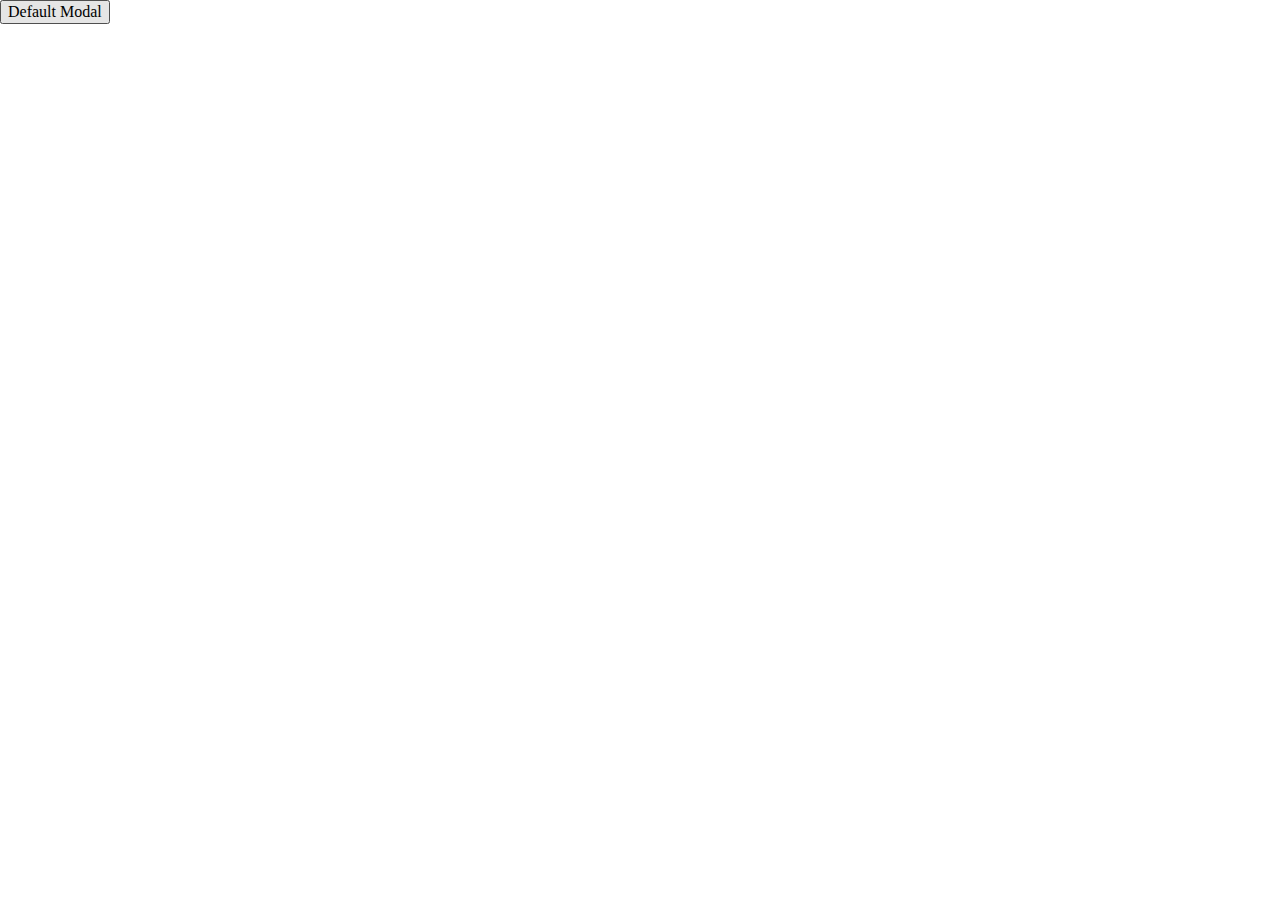
==== index.html @ ba41f129 "Core + Normalize" ====
<!doctype html>
<html lang="en-US">
<head>
  <meta charset="utf-8">
  <meta http-equiv="X-UA-Compatible" content="IE=Edge">
  <meta name="viewport" content="width=device-width, initial-scale=1">
  <meta name="robots" content="index, follow">
  <meta name="description" content="Jacob Broadaway's Online Portfolio (Website)">
  <meta name="author" content="Jacob Broadaway">
  <title>Jacob Broadaway UI / UX / Frontend Developer</title>
  <link rel="stylesheet" type="text/css" href="css/portfolio.css" media="all" />
</head>
<body>

  <div data-page-container>

    <button class="" data-dialog-trigger="default">
      Default Modal
    </button>

  </div>

  <div class="modal" data-dialog="default" aria-hidden="true" aria-label="" role="dialog">
    <button class="modal-close" data-dialog-close>
      <span class="srt">Close modal</span>
    </button>
    <p class="modal-content">
      Modal Content
    </p>
  </div>

  <!-- js -->
  <script type="text/javascript" src="js/portfolio.js" /></script>

</body>
</html>
---- css/portfolio.css ----
/*! normalize.css v8.0.0 | MIT License | github.com/necolas/normalize.css */html{line-height:1.15;-webkit-text-size-adjust:100%}body{margin:0}h1{font-size:2em;margin:0.67em 0}hr{box-sizing:content-box;height:0;overflow:visible}pre{font-family:monospace, monospace;font-size:1em}a{background-color:transparent}abbr[title]{border-bottom:none;text-decoration:underline;text-decoration:underline dotted}b,strong{font-weight:bolder}code,kbd,samp{font-family:monospace, monospace;font-size:1em}small{font-size:80%}sub,sup{font-size:75%;line-height:0;position:relative;vertical-align:baseline}sub{bottom:-0.25em}sup{top:-0.5em}img{border-style:none;height:auto;max-width:100%}button,input,optgroup,select,textarea{font-family:inherit;font-size:100%;line-height:1.15;margin:0}button,input{overflow:visible}button,select{text-transform:none}button,[type="button"],[type="reset"],[type="submit"]{-webkit-appearance:button}button::-moz-focus-inner,[type="button"]::-moz-focus-inner,[type="reset"]::-moz-focus-inner,[type="submit"]::-moz-focus-inner{border-style:none;padding:0}button:-moz-focusring,[type="button"]:-moz-focusring,[type="reset"]:-moz-focusring,[type="submit"]:-moz-focusring{outline:1px dotted ButtonText}fieldset{padding:0.35em 0.75em 0.625em}legend{box-sizing:border-box;color:inherit;display:table;max-width:100%;padding:0;white-space:normal}progress{vertical-align:baseline}textarea{overflow:auto}[type="checkbox"],[type="radio"]{box-sizing:border-box;padding:0}[type="number"]::-webkit-inner-spin-button,[type="number"]::-webkit-outer-spin-button{height:auto}[type="search"]{-webkit-appearance:textfield;outline-offset:-2px}[type="search"]::-webkit-search-decoration{-webkit-appearance:none}::-webkit-file-upload-button{-webkit-appearance:button;font:inherit}details{display:block}summary{display:list-item}template{display:none}[hidden]{display:none}.modal{padding:1rem 2rem;min-width:18.75rem;max-width:50vw;position:fixed;top:50%;left:50%;z-index:10;transform:translate(-50%, -50%);box-shadow:0px 1px 3px rgba(0,0,0,0.24)}[data-dialog][aria-hidden="true"]{display:none}
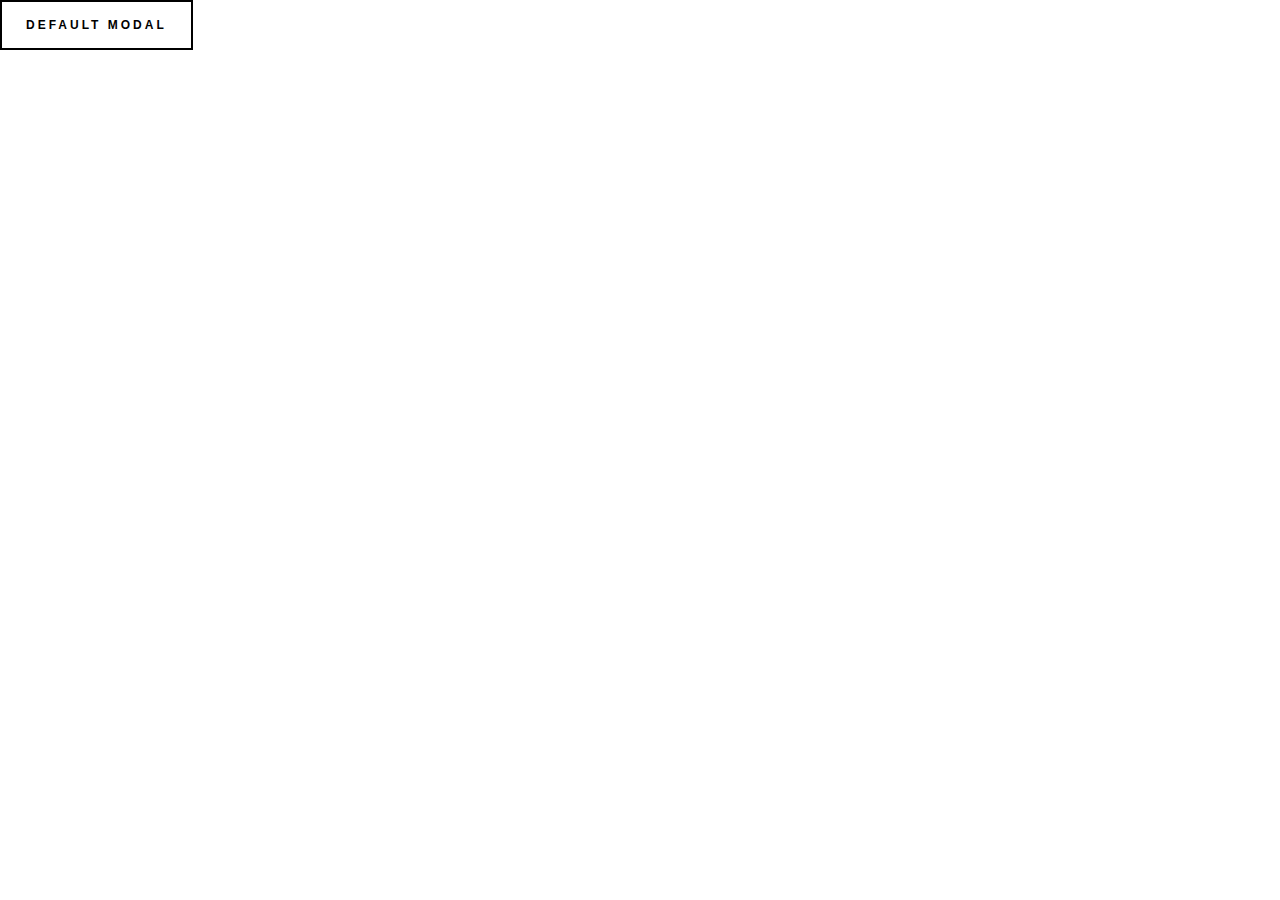
==== commit 9f756144: "Core + Reset" ====
--- a/index.html
+++ b/index.html
@@ -14,14 +14,14 @@
 
   <div data-page-container>
 
-    <button class="" data-dialog-trigger="default">
+    <button class="btn-primary" data-dialog-trigger="default">
       Default Modal
     </button>
 
   </div>
 
   <div class="modal" data-dialog="default" aria-hidden="true" aria-label="" role="dialog">
-    <button class="modal-close" data-dialog-close>
+    <button class="btn-icon" data-dialog-close>
       <span class="srt">Close modal</span>
     </button>
     <p class="modal-content">
@@ -32,5 +32,8 @@
   <!-- js -->
   <script type="text/javascript" src="js/portfolio.js" /></script>
 
+  <!-- google fonts -->
+  <link href="https://fonts.googleapis.com/css?family=Roboto:400,900" rel="stylesheet">
+
 </body>
 </html>
--- a/css/portfolio.css
+++ b/css/portfolio.css
@@ -1 +1 @@
-/*! normalize.css v8.0.0 | MIT License | github.com/necolas/normalize.css */html{line-height:1.15;-webkit-text-size-adjust:100%}body{margin:0}h1{font-size:2em;margin:0.67em 0}hr{box-sizing:content-box;height:0;overflow:visible}pre{font-family:monospace, monospace;font-size:1em}a{background-color:transparent}abbr[title]{border-bottom:none;text-decoration:underline;text-decoration:underline dotted}b,strong{font-weight:bolder}code,kbd,samp{font-family:monospace, monospace;font-size:1em}small{font-size:80%}sub,sup{font-size:75%;line-height:0;position:relative;vertical-align:baseline}sub{bottom:-0.25em}sup{top:-0.5em}img{border-style:none;height:auto;max-width:100%}button,input,optgroup,select,textarea{font-family:inherit;font-size:100%;line-height:1.15;margin:0}button,input{overflow:visible}button,select{text-transform:none}button,[type="button"],[type="reset"],[type="submit"]{-webkit-appearance:button}button::-moz-focus-inner,[type="button"]::-moz-focus-inner,[type="reset"]::-moz-focus-inner,[type="submit"]::-moz-focus-inner{border-style:none;padding:0}button:-moz-focusring,[type="button"]:-moz-focusring,[type="reset"]:-moz-focusring,[type="submit"]:-moz-focusring{outline:1px dotted ButtonText}fieldset{padding:0.35em 0.75em 0.625em}legend{box-sizing:border-box;color:inherit;display:table;max-width:100%;padding:0;white-space:normal}progress{vertical-align:baseline}textarea{overflow:auto}[type="checkbox"],[type="radio"]{box-sizing:border-box;padding:0}[type="number"]::-webkit-inner-spin-button,[type="number"]::-webkit-outer-spin-button{height:auto}[type="search"]{-webkit-appearance:textfield;outline-offset:-2px}[type="search"]::-webkit-search-decoration{-webkit-appearance:none}::-webkit-file-upload-button{-webkit-appearance:button;font:inherit}details{display:block}summary{display:list-item}template{display:none}[hidden]{display:none}.modal{padding:1rem 2rem;min-width:18.75rem;max-width:50vw;position:fixed;top:50%;left:50%;z-index:10;transform:translate(-50%, -50%);box-shadow:0px 1px 3px rgba(0,0,0,0.24)}[data-dialog][aria-hidden="true"]{display:none}
+@font-face{font-family:'anuratiregular';src:url("fonts/anurati-regular-webfont.woff2") format("woff2"),url("fonts/anurati-regular-webfont.woff") format("woff");font-weight:normal;font-style:normal}*{box-sizing:border-box;margin:0;padding:0}html{line-height:1.5}body{overflow-x:hidden;position:relative}button{-webkit-appearance:none;appearance:none}[class*="btn-"]{background:transparent;border-radius:0;font-size:.75rem;font-weight:700;text-transform:uppercase}[class*="btn-"][class*="primary"]{border:solid .125rem;padding:1rem 1.5rem;letter-spacing:.1875rem}[class*="btn-"][class*="icon"]{border:0;padding:1rem}body{font-family:"Roboto",sans-serif;letter-spacing:1px}.srt{clip:rect(1px, 1px, 1px, 1px);height:1px;width:1px;overflow:hidden;position:absolute}.modal{backface-visibility:hidden;padding:1rem 2rem;min-width:18.75rem;max-width:50vw;position:fixed;top:50%;left:50%;z-index:10;transform:translate(-50%, -50%);box-shadow:0px 1px 3px rgba(0,0,0,0.24)}[data-dialog][aria-hidden="true"]{display:none}
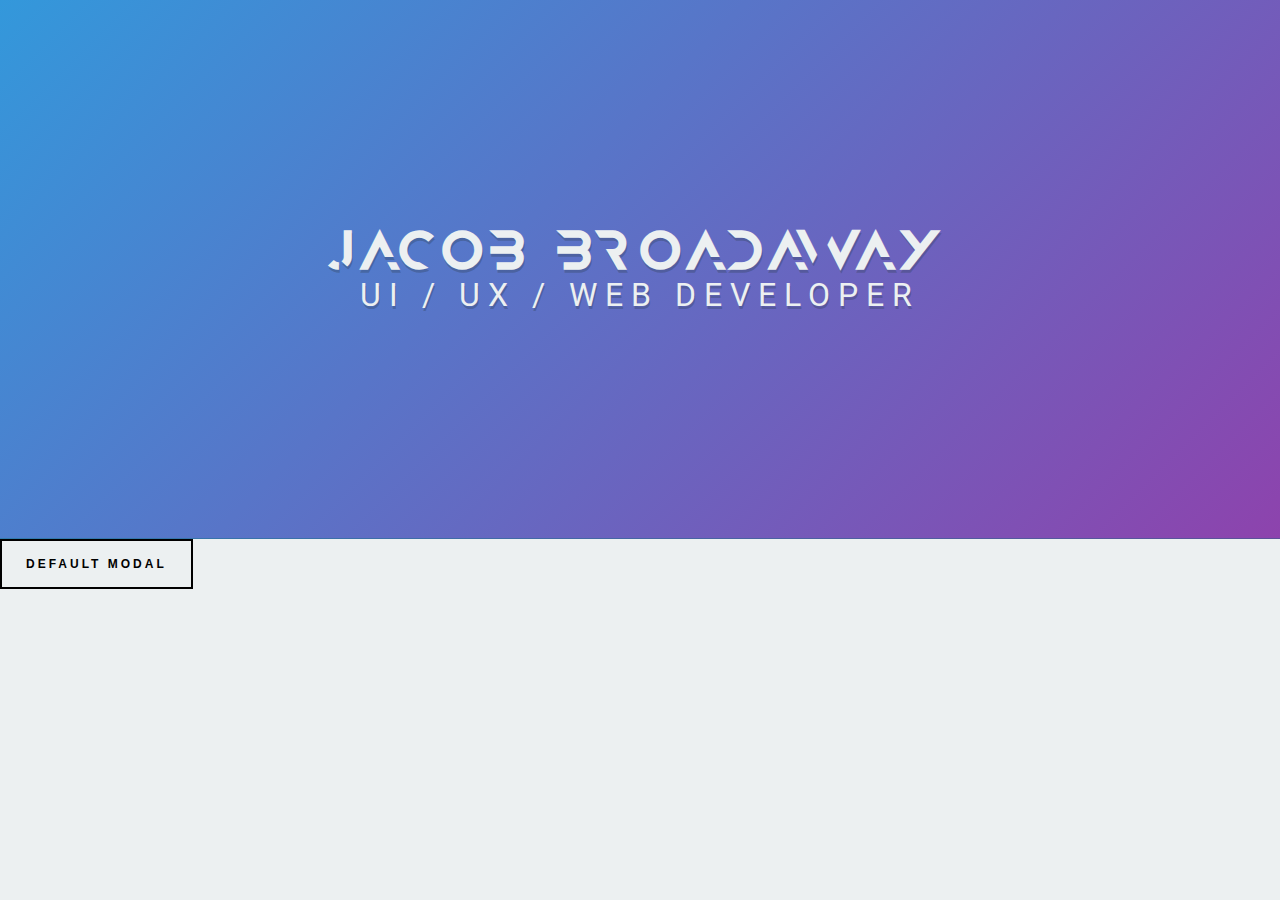
==== commit 6955b46d: "Core + Mixins" ====
--- a/index.html
+++ b/index.html
@@ -13,6 +13,13 @@
 <body>
 
   <div data-page-container>
+
+    <section class="section section-hero" role="region">
+
+      <h1 class="hero-primary">Jacob Broadaway</h1>
+      <h2 class="hero-secondary">UI / UX / WEB DEVELOPER</h2>
+
+    </section>
 
     <button class="btn-primary" data-dialog-trigger="default">
       Default Modal
--- a/css/portfolio.css
+++ b/css/portfolio.css
@@ -1 +1 @@
-@font-face{font-family:'anuratiregular';src:url("fonts/anurati-regular-webfont.woff2") format("woff2"),url("fonts/anurati-regular-webfont.woff") format("woff");font-weight:normal;font-style:normal}*{box-sizing:border-box;margin:0;padding:0}html{line-height:1.5}body{overflow-x:hidden;position:relative}button{-webkit-appearance:none;appearance:none}[class*="btn-"]{background:transparent;border-radius:0;font-size:.75rem;font-weight:700;text-transform:uppercase}[class*="btn-"][class*="primary"]{border:solid .125rem;padding:1rem 1.5rem;letter-spacing:.1875rem}[class*="btn-"][class*="icon"]{border:0;padding:1rem}body{font-family:"Roboto",sans-serif;letter-spacing:1px}.srt{clip:rect(1px, 1px, 1px, 1px);height:1px;width:1px;overflow:hidden;position:absolute}.modal{backface-visibility:hidden;padding:1rem 2rem;min-width:18.75rem;max-width:50vw;position:fixed;top:50%;left:50%;z-index:10;transform:translate(-50%, -50%);box-shadow:0px 1px 3px rgba(0,0,0,0.24)}[data-dialog][aria-hidden="true"]{display:none}
+@font-face{font-family:'anuratiregular';src:url("../fonts/anurati-regular-webfont.woff2") format("woff2"),url("../fonts/anurati-regular-webfont.woff") format("woff");font-weight:normal;font-style:normal}*{box-sizing:border-box;margin:0;padding:0}html{line-height:1.5}body{background:#ecf0f1;color:#2c3e50;overflow-x:hidden;position:relative}button{-webkit-appearance:none;appearance:none}[class*="btn-"]{background:transparent;border-radius:0;font-size:.75rem;font-weight:700;text-transform:uppercase}[class*="btn-"][class*="primary"]{border:solid .125rem;padding:1rem 1.5rem;letter-spacing:.1875rem}[class*="btn-"][class*="icon"]{border:0;padding:1rem}body{font-family:"Roboto",sans-serif;letter-spacing:1px}h1,h2,h3,h4{margin:0;line-height:1.1}@media only screen and (max-width: 767px){h1,h2,h3,h4{line-height:1.5}}.srt{clip:rect(1px, 1px, 1px, 1px);height:1px;width:1px;overflow:hidden;position:absolute}[class*="hero-"]{text-transform:uppercase}[class*="hero-"][class*="primary"]{font-family:"anuratiregular",sans-serif;font-size:3rem;letter-spacing:.5rem}@media only screen and (max-width: 767px){[class*="hero-"][class*="primary"]{font-size:2rem}}[class*="hero-"][class*="secondary"]{font-size:2rem;font-weight:400;letter-spacing:.5rem}@media only screen and (max-width: 767px){[class*="hero-"][class*="secondary"]{font-size:1.5rem}}.modal{background:#ecf0f1;backface-visibility:hidden;padding:1rem 2rem;min-width:18.75rem;max-width:50vw;position:fixed;top:50%;left:50%;z-index:10;transform:translate(-50%, -50%);box-shadow:0 .1875rem .3125rem rgba(44,62,80,0.32)}[data-dialog][aria-hidden="true"]{display:none}.sections{padding:2rem 0;position:relative;z-index:1}.section-hero{background:linear-gradient(135deg, #3398db 0%, #8d43ad 100%);border-bottom:solid 1px rgba(44,62,80,0.32);color:#ecf0f1;padding:25vh 0;text-align:center;text-shadow:1px .1875rem rgba(44,62,80,0.32)}
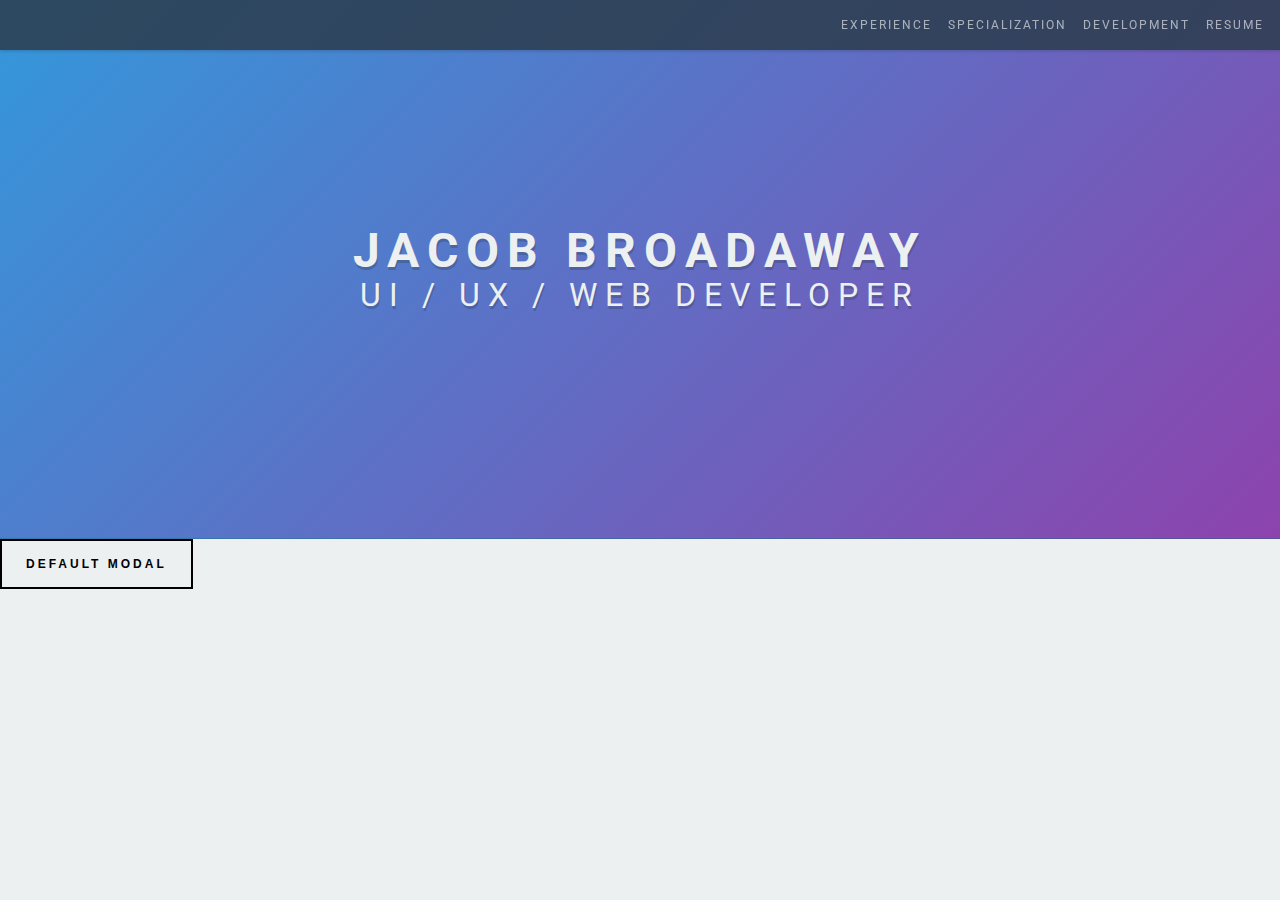
==== commit 1940a121: "Placeholders, menu, mobile menu and AA checkup" ====
--- a/index.html
+++ b/index.html
@@ -13,6 +13,39 @@
 <body>
 
   <div data-page-container>
+
+    <header class="header-container" role="banner">
+
+      <nav class="navigation-container" role="navigation">
+
+        <a href="#" class="navigation-mobile nav-link" data-menu-trigger="main" aria-haspopup="true" aria-controls="nav" aria-expanded="false">
+          <span class="" aria-hidden="true"></span>
+          Menu
+        </a>
+
+        <ul id="nav" class="navigation" data-menu="main" role="menu">
+
+          <li class="nav-item" role="none">
+            <a href="#" class="nav-link">Experience</a>
+          </li>
+
+          <li class="nav-item" role="none">
+            <a href="#" class="nav-link">Specialization</a>
+          </li>
+
+          <li class="nav-item" role="none">
+            <a href="#" class="nav-link">Development</a>
+          </li>
+
+          <li class="nav-item" role="none">
+            <a href="#" class="nav-link">Resume</a>
+          </li>
+
+        </ul>
+
+      </nav>
+
+    </header>
 
     <section class="section section-hero" role="region">
 
--- a/css/portfolio.css
+++ b/css/portfolio.css
@@ -1 +1 @@
-@font-face{font-family:'anuratiregular';src:url("../fonts/anurati-regular-webfont.woff2") format("woff2"),url("../fonts/anurati-regular-webfont.woff") format("woff");font-weight:normal;font-style:normal}*{box-sizing:border-box;margin:0;padding:0}html{line-height:1.5}body{background:#ecf0f1;color:#2c3e50;overflow-x:hidden;position:relative}button{-webkit-appearance:none;appearance:none}[class*="btn-"]{background:transparent;border-radius:0;font-size:.75rem;font-weight:700;text-transform:uppercase}[class*="btn-"][class*="primary"]{border:solid .125rem;padding:1rem 1.5rem;letter-spacing:.1875rem}[class*="btn-"][class*="icon"]{border:0;padding:1rem}body{font-family:"Roboto",sans-serif;letter-spacing:1px}h1,h2,h3,h4{margin:0;line-height:1.1}@media only screen and (max-width: 767px){h1,h2,h3,h4{line-height:1.5}}.srt{clip:rect(1px, 1px, 1px, 1px);height:1px;width:1px;overflow:hidden;position:absolute}[class*="hero-"]{text-transform:uppercase}[class*="hero-"][class*="primary"]{font-family:"anuratiregular",sans-serif;font-size:3rem;letter-spacing:.5rem}@media only screen and (max-width: 767px){[class*="hero-"][class*="primary"]{font-size:2rem}}[class*="hero-"][class*="secondary"]{font-size:2rem;font-weight:400;letter-spacing:.5rem}@media only screen and (max-width: 767px){[class*="hero-"][class*="secondary"]{font-size:1.5rem}}.modal{background:#ecf0f1;backface-visibility:hidden;padding:1rem 2rem;min-width:18.75rem;max-width:50vw;position:fixed;top:50%;left:50%;z-index:10;transform:translate(-50%, -50%);box-shadow:0 .1875rem .3125rem rgba(44,62,80,0.32)}[data-dialog][aria-hidden="true"]{display:none}.sections{padding:2rem 0;position:relative;z-index:1}.section-hero{background:linear-gradient(135deg, #3398db 0%, #8d43ad 100%);border-bottom:solid 1px rgba(44,62,80,0.32);color:#ecf0f1;padding:25vh 0;text-align:center;text-shadow:1px .1875rem rgba(44,62,80,0.32)}
+@font-face{font-family:'anuratiregular';src:url("../fonts/anurati-regular-webfont.woff2") format("woff2"),url("../fonts/anurati-regular-webfont.woff") format("woff");font-weight:normal;font-style:normal}.nav-link{font-size:.75rem;text-transform:uppercase;letter-spacing:.125rem}.srt{clip:rect(1px, 1px, 1px, 1px);height:1px;width:1px;overflow:hidden;position:absolute}*{box-sizing:border-box;margin:0;padding:0}html{line-height:1.5}body{background:#ecf0f1;color:#2c3e50;overflow-x:hidden;position:relative}a{font-weight:700;text-decoration:none;transition:all .24s ease-in-out 0s}button{-webkit-appearance:none;appearance:none}ul,ol{list-style-type:none}[class*="btn-"]{background:transparent;border-radius:0;font-size:.75rem;font-weight:700;text-transform:uppercase}[class*="btn-"][class*="primary"]{border:solid .125rem;padding:1rem 1.5rem;letter-spacing:.1875rem}[class*="btn-"][class*="icon"]{border:0;padding:1rem}body{font-family:"Roboto",sans-serif;letter-spacing:1px}h1,h2,h3,h4{margin:0;line-height:1.1}@media only screen and (max-width: 767px){h1,h2,h3,h4{line-height:1.5}}[class*="hero-"]{text-transform:uppercase}[class*="hero-"][class*="primary"]{font-size:3rem;letter-spacing:.5rem}@media only screen and (max-width: 767px){[class*="hero-"][class*="primary"]{font-size:2rem}}[class*="hero-"][class*="secondary"]{font-size:2rem;font-weight:400;letter-spacing:.5rem}@media only screen and (max-width: 767px){[class*="hero-"][class*="secondary"]{font-size:1.5rem}}.header-container{background:rgba(44,62,80,0.88);position:fixed;top:0;right:0;left:0;z-index:9;box-shadow:0 1px .1875rem rgba(44,62,80,0.32)}@media only screen and (max-width: 767px){.header-container{box-shadow:none}}.navigation-container{padding:0 1rem}@media only screen and (max-width: 767px){.navigation-container{padding:0}}.navigation{display:flex;justify-content:flex-end}@media only screen and (max-width: 767px){.navigation{background:rgba(44,62,80,0.88);border-top:solid .125rem #ecf0f1;flex-direction:column;justify-content:flex-start;height:calc(100vh - 56px);width:100%;position:absolute;top:3.125rem;left:0;transform:translate3d(100%, 0, 0);transition:all .24s ease-in-out 0s}.navigation.open{transform:translate3d(0, 0, 0)}}.nav-item{margin-left:1rem}@media only screen and (max-width: 767px){.nav-item{margin-left:0}}.nav-link{color:#ecf0f1;display:block;font-weight:400;padding:1rem 0;opacity:.64;outline:0;position:relative}@media only screen and (max-width: 767px){.nav-link{padding:1rem;opacity:1}}.nav-link.active,.nav-link:focus,.nav-link:hover{opacity:1}.nav-link.active:before,.nav-link:focus:before,.nav-link:hover:before{opacity:1;transform:scale(1, 1)}.nav-link:before{content:"";background:#ecf0f1;height:.125rem;width:100%;opacity:0;position:absolute;bottom:0;left:0;transform:scale(0, 1);transform-origin:0 0;transition:all .24s ease-in-out 0s}@media only screen and (max-width: 767px){.nav-link:before{display:none}}.navigation-mobile{display:none}@media only screen and (max-width: 767px){.navigation-mobile{display:inline-block;padding:1rem}}.modal{background:#ecf0f1;backface-visibility:hidden;padding:1rem 2rem;min-width:18.75rem;max-width:50vw;position:fixed;top:50%;left:50%;z-index:10;transform:translate(-50%, -50%);box-shadow:0 .1875rem .3125rem rgba(44,62,80,0.32)}[data-dialog][aria-hidden="true"]{display:none}.sections{padding:2rem 0;position:relative;z-index:1}.section-hero{background:linear-gradient(135deg, #3398db 0%, #8d43ad 100%);border-bottom:solid 1px rgba(44,62,80,0.32);color:#ecf0f1;padding:25vh 0;text-align:center;text-shadow:1px .1875rem rgba(44,62,80,0.32)}
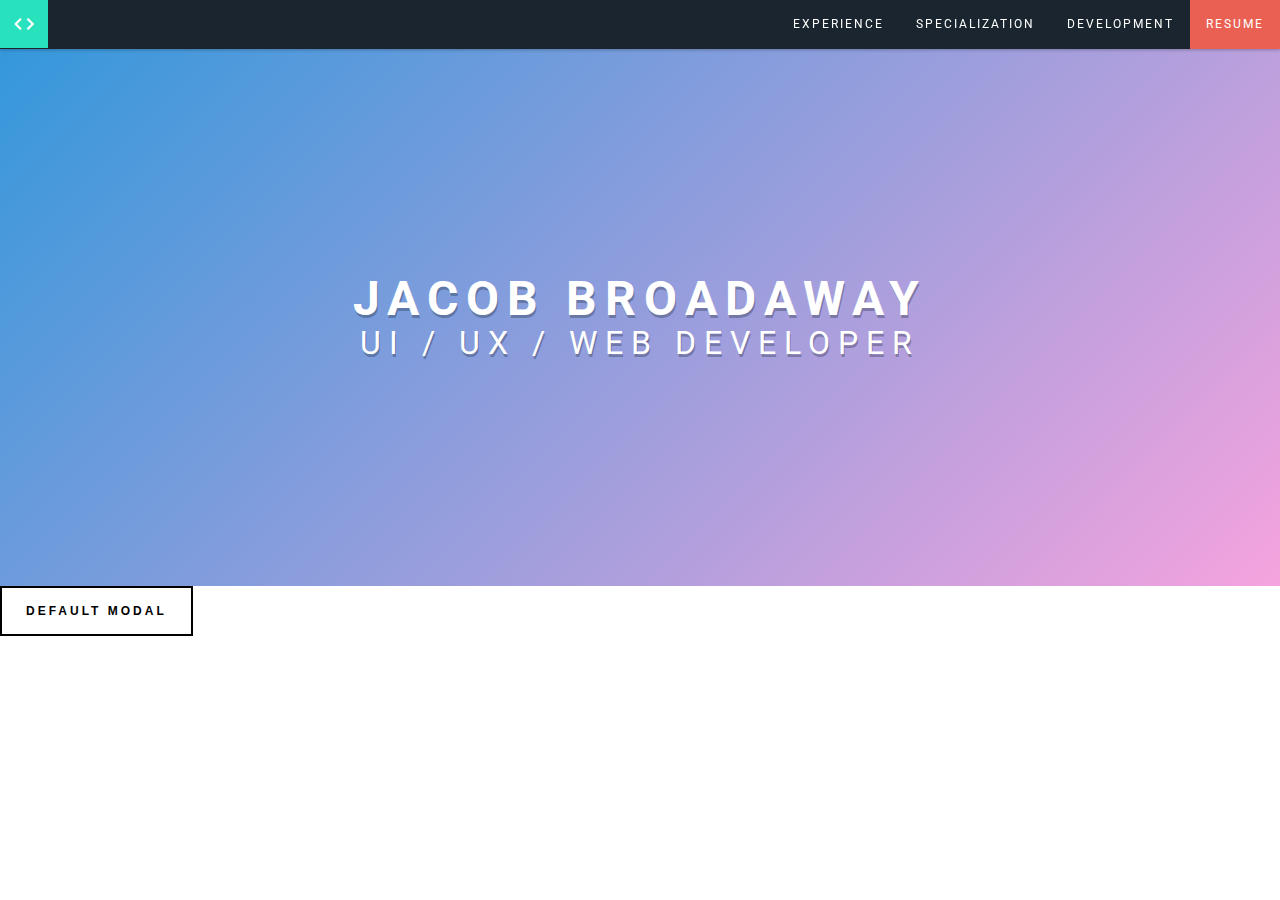
==== commit e0927631: "Navigation rationalization, color updates and ARIA rules for menu" ====
--- a/index.html
+++ b/index.html
@@ -18,7 +18,12 @@
 
       <nav class="navigation-container" role="navigation">
 
-        <a href="#" class="navigation-mobile nav-link" data-menu-trigger="main" aria-haspopup="true" aria-controls="nav" aria-expanded="false">
+        <a href="#" class="nav-home">
+          <span class="material-icons" aria-hidden="true">code</span>
+          <span class="srt">Home page</span>
+        </a>
+
+        <a href="#" class="nav-mobile nav-link" data-menu-trigger="main" aria-haspopup="true" aria-controls="nav" aria-expanded="false">
           <span class="" aria-hidden="true"></span>
           Menu
         </a>
@@ -38,7 +43,7 @@
           </li>
 
           <li class="nav-item" role="none">
-            <a href="#" class="nav-link">Resume</a>
+            <a href="#" class="nav-link highlight">Resume</a>
           </li>
 
         </ul>
@@ -74,6 +79,7 @@
 
   <!-- google fonts -->
   <link href="https://fonts.googleapis.com/css?family=Roboto:400,900" rel="stylesheet">
+  <link href="https://fonts.googleapis.com/icon?family=Material+Icons" rel="stylesheet">
 
 </body>
 </html>
--- a/css/portfolio.css
+++ b/css/portfolio.css
@@ -1 +1 @@
-@font-face{font-family:'anuratiregular';src:url("../fonts/anurati-regular-webfont.woff2") format("woff2"),url("../fonts/anurati-regular-webfont.woff") format("woff");font-weight:normal;font-style:normal}.nav-link{font-size:.75rem;text-transform:uppercase;letter-spacing:.125rem}.srt{clip:rect(1px, 1px, 1px, 1px);height:1px;width:1px;overflow:hidden;position:absolute}*{box-sizing:border-box;margin:0;padding:0}html{line-height:1.5}body{background:#ecf0f1;color:#2c3e50;overflow-x:hidden;position:relative}a{font-weight:700;text-decoration:none;transition:all .24s ease-in-out 0s}button{-webkit-appearance:none;appearance:none}ul,ol{list-style-type:none}[class*="btn-"]{background:transparent;border-radius:0;font-size:.75rem;font-weight:700;text-transform:uppercase}[class*="btn-"][class*="primary"]{border:solid .125rem;padding:1rem 1.5rem;letter-spacing:.1875rem}[class*="btn-"][class*="icon"]{border:0;padding:1rem}body{font-family:"Roboto",sans-serif;letter-spacing:1px}h1,h2,h3,h4{margin:0;line-height:1.1}@media only screen and (max-width: 767px){h1,h2,h3,h4{line-height:1.5}}[class*="hero-"]{text-transform:uppercase}[class*="hero-"][class*="primary"]{font-size:3rem;letter-spacing:.5rem}@media only screen and (max-width: 767px){[class*="hero-"][class*="primary"]{font-size:2rem}}[class*="hero-"][class*="secondary"]{font-size:2rem;font-weight:400;letter-spacing:.5rem}@media only screen and (max-width: 767px){[class*="hero-"][class*="secondary"]{font-size:1.5rem}}.header-container{background:rgba(44,62,80,0.88);position:fixed;top:0;right:0;left:0;z-index:9;box-shadow:0 1px .1875rem rgba(44,62,80,0.32)}@media only screen and (max-width: 767px){.header-container{box-shadow:none}}.navigation-container{padding:0 1rem}@media only screen and (max-width: 767px){.navigation-container{padding:0}}.navigation{display:flex;justify-content:flex-end}@media only screen and (max-width: 767px){.navigation{background:rgba(44,62,80,0.88);border-top:solid .125rem #ecf0f1;flex-direction:column;justify-content:flex-start;height:calc(100vh - 56px);width:100%;position:absolute;top:3.125rem;left:0;transform:translate3d(100%, 0, 0);transition:all .24s ease-in-out 0s}.navigation.open{transform:translate3d(0, 0, 0)}}.nav-item{margin-left:1rem}@media only screen and (max-width: 767px){.nav-item{margin-left:0}}.nav-link{color:#ecf0f1;display:block;font-weight:400;padding:1rem 0;opacity:.64;outline:0;position:relative}@media only screen and (max-width: 767px){.nav-link{padding:1rem;opacity:1}}.nav-link.active,.nav-link:focus,.nav-link:hover{opacity:1}.nav-link.active:before,.nav-link:focus:before,.nav-link:hover:before{opacity:1;transform:scale(1, 1)}.nav-link:before{content:"";background:#ecf0f1;height:.125rem;width:100%;opacity:0;position:absolute;bottom:0;left:0;transform:scale(0, 1);transform-origin:0 0;transition:all .24s ease-in-out 0s}@media only screen and (max-width: 767px){.nav-link:before{display:none}}.navigation-mobile{display:none}@media only screen and (max-width: 767px){.navigation-mobile{display:inline-block;padding:1rem}}.modal{background:#ecf0f1;backface-visibility:hidden;padding:1rem 2rem;min-width:18.75rem;max-width:50vw;position:fixed;top:50%;left:50%;z-index:10;transform:translate(-50%, -50%);box-shadow:0 .1875rem .3125rem rgba(44,62,80,0.32)}[data-dialog][aria-hidden="true"]{display:none}.sections{padding:2rem 0;position:relative;z-index:1}.section-hero{background:linear-gradient(135deg, #3398db 0%, #8d43ad 100%);border-bottom:solid 1px rgba(44,62,80,0.32);color:#ecf0f1;padding:25vh 0;text-align:center;text-shadow:1px .1875rem rgba(44,62,80,0.32)}
+@font-face{font-family:'anuratiregular';src:url("../fonts/anurati-regular-webfont.woff2") format("woff2"),url("../fonts/anurati-regular-webfont.woff") format("woff");font-weight:normal;font-style:normal}.nav-link{font-size:.75rem;text-transform:uppercase;letter-spacing:.125rem}.srt{clip:rect(1px, 1px, 1px, 1px);height:1px;width:1px;overflow:hidden;position:absolute}*{box-sizing:border-box;margin:0;padding:0}html{line-height:1.4}body{background:#fff;color:#1a252f;overflow-x:hidden;position:relative}a{font-weight:700;text-decoration:none;transition:all .24s ease-in-out 0s}button{-webkit-appearance:none;appearance:none}ul,ol{list-style-type:none}[class*="btn-"]{background:transparent;border-radius:0;font-size:.75rem;font-weight:700;text-transform:uppercase}[class*="btn-"][class*="primary"]{border:solid .125rem;padding:1rem 1.5rem;letter-spacing:.1875rem}[class*="btn-"][class*="icon"]{border:0;padding:1rem}body{font-family:"Roboto",sans-serif;letter-spacing:1px}h1,h2,h3,h4{margin:0;line-height:1.1}@media only screen and (max-width: 767px){h1,h2,h3,h4{line-height:1.5}}[class*="hero-"]{text-transform:uppercase}[class*="hero-"][class*="primary"]{font-size:3rem;letter-spacing:.5rem}@media only screen and (max-width: 767px){[class*="hero-"][class*="primary"]{font-size:2rem}}[class*="hero-"][class*="secondary"]{font-size:2rem;font-weight:400;letter-spacing:.5rem}@media only screen and (max-width: 767px){[class*="hero-"][class*="secondary"]{font-size:1.5rem}}.header-container{background:#1a252f;position:fixed;top:0;right:0;left:0;z-index:9;box-shadow:0 1px .1875rem rgba(26,37,47,0.32)}@media only screen and (max-width: 767px){.header-container{box-shadow:none}}.navigation-container{display:flex}@media only screen and (max-width: 767px){.navigation-container{display:block}}.navigation{display:flex;justify-content:flex-end;width:calc(100% - 48px)}@media only screen and (max-width: 767px){.navigation{background:rgba(26,37,47,0.96);border-top:solid .125rem #fff;flex-direction:column;justify-content:flex-start;height:calc(100vh - 48px);width:16rem;position:absolute;top:3rem;right:0;transform:translate3d(100%, 0, 0);transition:all .24s ease-in-out 0s}.navigation.open{transform:translate3d(0, 0, 0)}}.nav-link{color:#fff;display:block;font-weight:400;padding:1rem;outline:0;position:relative}.nav-link:focus,.nav-link:hover{color:#28e1bd}.nav-link:focus:before,.nav-link:hover:before{background:#28e1bd;opacity:1;transform:scale(1, 1)}.nav-link.open{background:#ea6153;color:#fff}.nav-link.open:before{display:none}@media only screen and (min-width: 768px){.nav-link:before{content:"";background:#fff;height:.125rem;width:100%;opacity:0;position:absolute;bottom:0;left:0;transform:scale(0, 1);transform-origin:0 0;transition:all .24s ease-in-out 0s}.nav-link.highlight{background:#ea6153;color:#fff}.nav-link.highlight:before{display:none}}@media only screen and (max-width: 767px){.nav-link{border-bottom:solid 1px rgba(255,255,255,0.04);text-align:right}}.nav-home{background:#28e1bd;border:0;color:#fff;float:left;height:3rem;width:3rem;position:relative}.nav-home .material-icons{position:absolute;top:50%;left:50%;transform:translate(-50%, -50%)}.nav-mobile{border:0;display:none}@media only screen and (max-width: 767px){.nav-mobile{display:block;float:right}}.modal{background:#fff;backface-visibility:hidden;padding:1rem 2rem;min-width:18.75rem;max-width:50vw;position:fixed;top:50%;left:50%;z-index:10;transform:translate(-50%, -50%);box-shadow:0 .1875rem .3125rem rgba(26,37,47,0.32)}[data-dialog][aria-hidden="true"]{display:none}.sections{padding:2rem 0;position:relative;z-index:1}.section-hero{background:linear-gradient(135deg, #3498db 0%, #f5a3de 100%);color:#fff;margin-top:3rem;padding:25vh 0;text-align:center;text-shadow:1px .1875rem rgba(26,37,47,0.32)}
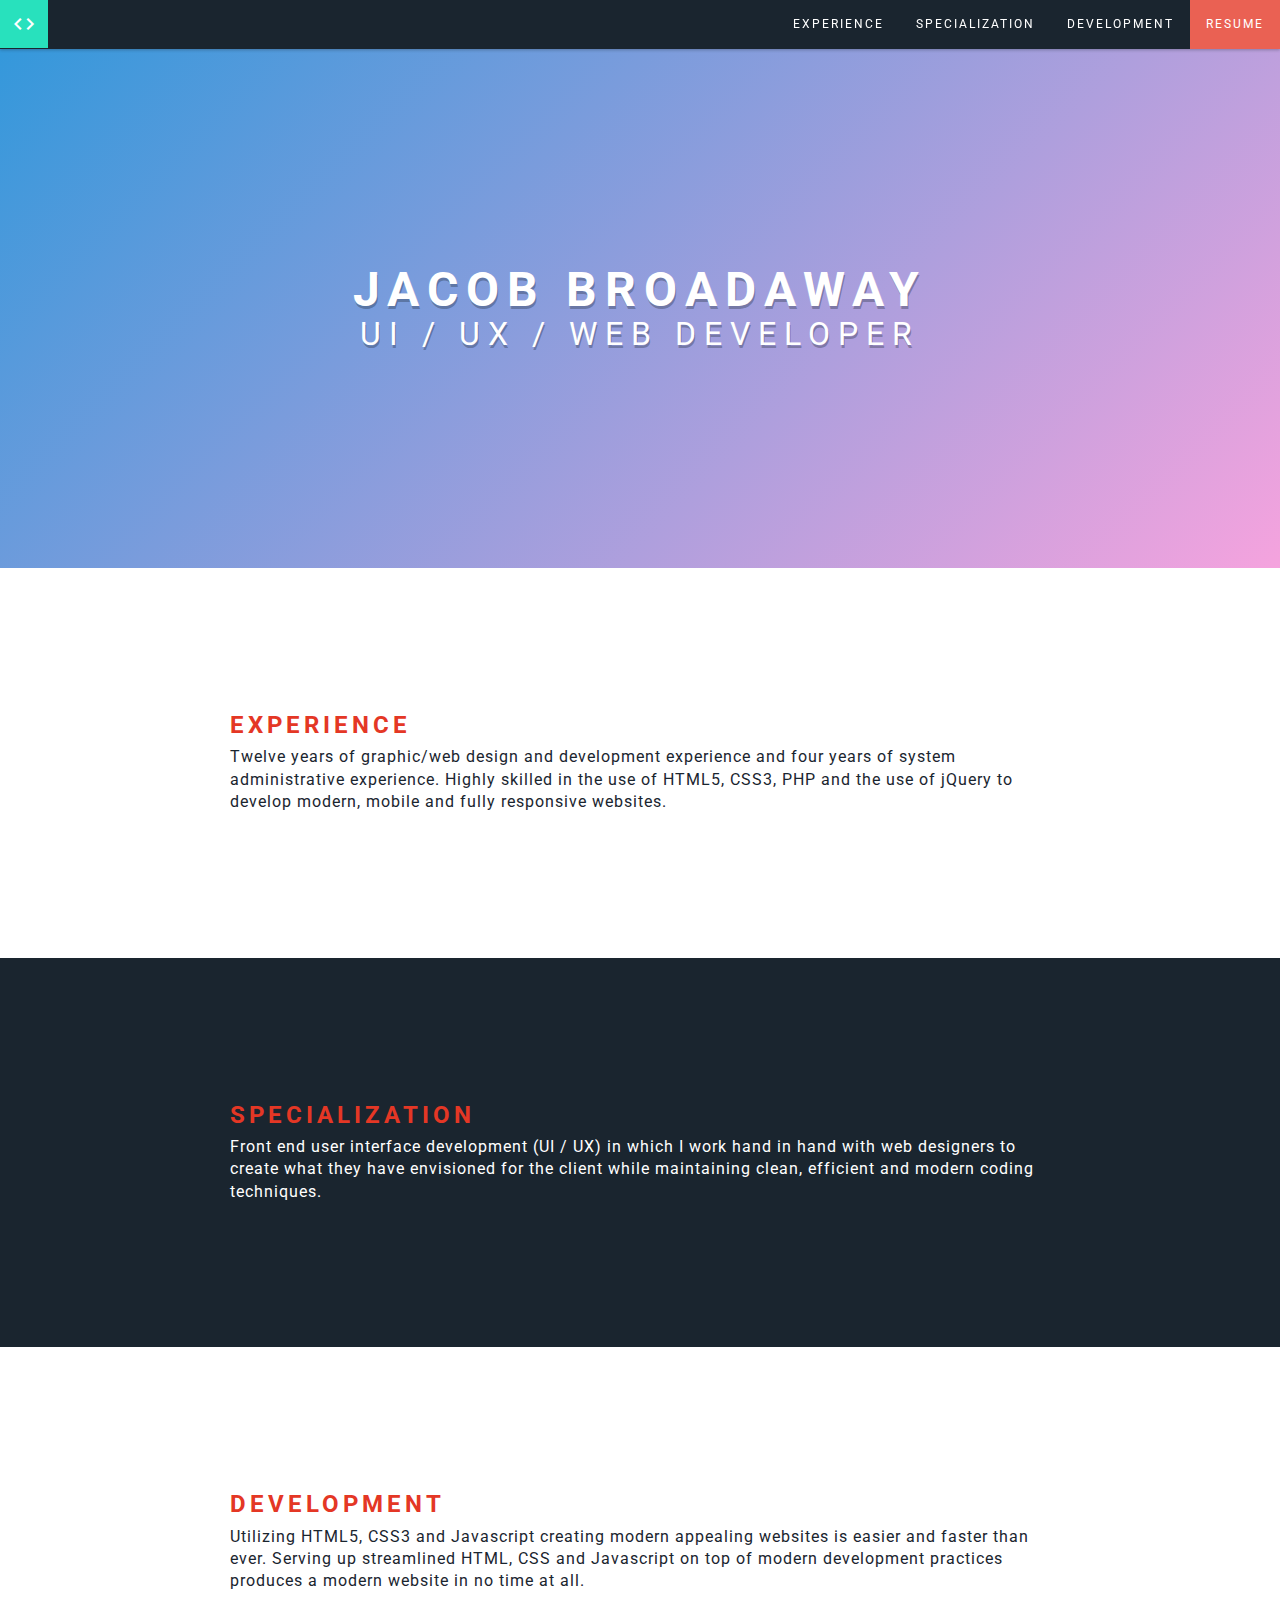
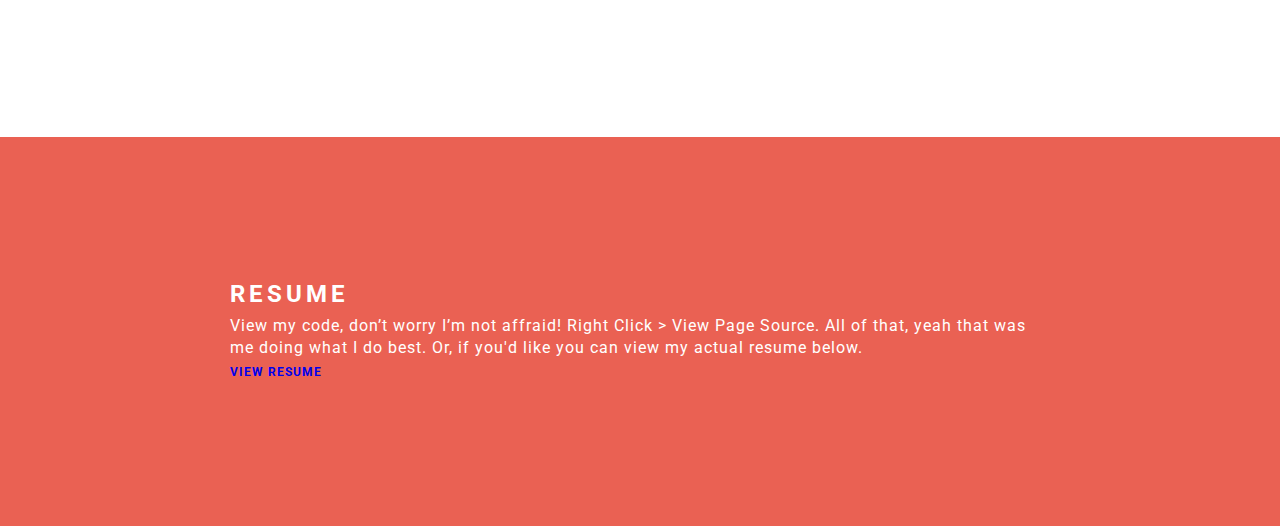
==== commit 81e23e8d: "Headings, sections and typography" ====
--- a/index.html
+++ b/index.html
@@ -59,20 +59,89 @@
 
     </section>
 
-    <button class="btn-primary" data-dialog-trigger="default">
+    <section class="section" role="region">
+
+      <div class="wrapper">
+
+        <h2 class="heading-primary">Experience</h2>
+
+        <p class="">
+          Twelve years of graphic/web design and development experience and four
+          years of system administrative experience. Highly skilled in the use of
+          HTML5, CSS3, PHP and the use of jQuery to develop modern, mobile and
+          fully responsive websites.
+        </p>
+
+      </div>
+
+    </section>
+
+    <section class="section black" role="region">
+
+      <div class="wrapper">
+
+        <h2 class="heading-primary">Specialization</h2>
+
+        <p class="">
+          Front end user interface development (UI / UX) in which I work hand
+          in hand with web designers to create what they have envisioned for
+          the client while maintaining clean, efficient and modern coding techniques.
+        </p>
+
+      </div>
+
+    </section>
+
+    <section class="section" role="region">
+
+      <div class="wrapper">
+
+        <h2 class="heading-primary">Development</h2>
+
+        <p class="">
+          Utilizing HTML5, CSS3 and Javascript creating modern appealing
+          websites is easier and faster than ever. Serving up streamlined
+          HTML, CSS and Javascript on top of modern development practices
+          produces a modern website in no time at all.
+        </p>
+
+      </div>
+
+    </section>
+
+    <section class="section red" role="region">
+
+      <div class="wrapper">
+
+        <h2 class="heading-primary">Resume</h2>
+
+        <p class="">
+          View my code, don’t worry I’m not affraid! Right Click > View Page
+          Source. All of that, yeah that was me doing what I do best. Or, if
+          you'd like you can view my actual resume below.
+        </p>
+
+        <a href="#" class="btn-ghost">View Resume</a>
+
+      </div>
+
+    </section>
+
+
+    <!-- <button class="btn-primary" data-dialog-trigger="default">
       Default Modal
-    </button>
+    </button> -->
 
   </div>
 
-  <div class="modal" data-dialog="default" aria-hidden="true" aria-label="" role="dialog">
+  <!-- <div class="modal" data-dialog="default" aria-hidden="true" aria-label="" role="dialog">
     <button class="btn-icon" data-dialog-close>
       <span class="srt">Close modal</span>
     </button>
     <p class="modal-content">
       Modal Content
     </p>
-  </div>
+  </div> -->
 
   <!-- js -->
   <script type="text/javascript" src="js/portfolio.js" /></script>
--- a/css/portfolio.css
+++ b/css/portfolio.css
@@ -1 +1 @@
-@font-face{font-family:'anuratiregular';src:url("../fonts/anurati-regular-webfont.woff2") format("woff2"),url("../fonts/anurati-regular-webfont.woff") format("woff");font-weight:normal;font-style:normal}.nav-link{font-size:.75rem;text-transform:uppercase;letter-spacing:.125rem}.srt{clip:rect(1px, 1px, 1px, 1px);height:1px;width:1px;overflow:hidden;position:absolute}*{box-sizing:border-box;margin:0;padding:0}html{line-height:1.4}body{background:#fff;color:#1a252f;overflow-x:hidden;position:relative}a{font-weight:700;text-decoration:none;transition:all .24s ease-in-out 0s}button{-webkit-appearance:none;appearance:none}ul,ol{list-style-type:none}[class*="btn-"]{background:transparent;border-radius:0;font-size:.75rem;font-weight:700;text-transform:uppercase}[class*="btn-"][class*="primary"]{border:solid .125rem;padding:1rem 1.5rem;letter-spacing:.1875rem}[class*="btn-"][class*="icon"]{border:0;padding:1rem}body{font-family:"Roboto",sans-serif;letter-spacing:1px}h1,h2,h3,h4{margin:0;line-height:1.1}@media only screen and (max-width: 767px){h1,h2,h3,h4{line-height:1.5}}[class*="hero-"]{text-transform:uppercase}[class*="hero-"][class*="primary"]{font-size:3rem;letter-spacing:.5rem}@media only screen and (max-width: 767px){[class*="hero-"][class*="primary"]{font-size:2rem}}[class*="hero-"][class*="secondary"]{font-size:2rem;font-weight:400;letter-spacing:.5rem}@media only screen and (max-width: 767px){[class*="hero-"][class*="secondary"]{font-size:1.5rem}}.header-container{background:#1a252f;position:fixed;top:0;right:0;left:0;z-index:9;box-shadow:0 1px .1875rem rgba(26,37,47,0.32)}@media only screen and (max-width: 767px){.header-container{box-shadow:none}}.navigation-container{display:flex}@media only screen and (max-width: 767px){.navigation-container{display:block}}.navigation{display:flex;justify-content:flex-end;width:calc(100% - 48px)}@media only screen and (max-width: 767px){.navigation{background:rgba(26,37,47,0.96);border-top:solid .125rem #fff;flex-direction:column;justify-content:flex-start;height:calc(100vh - 48px);width:16rem;position:absolute;top:3rem;right:0;transform:translate3d(100%, 0, 0);transition:all .24s ease-in-out 0s}.navigation.open{transform:translate3d(0, 0, 0)}}.nav-link{color:#fff;display:block;font-weight:400;padding:1rem;outline:0;position:relative}.nav-link:focus,.nav-link:hover{color:#28e1bd}.nav-link:focus:before,.nav-link:hover:before{background:#28e1bd;opacity:1;transform:scale(1, 1)}.nav-link.open{background:#ea6153;color:#fff}.nav-link.open:before{display:none}@media only screen and (min-width: 768px){.nav-link:before{content:"";background:#fff;height:.125rem;width:100%;opacity:0;position:absolute;bottom:0;left:0;transform:scale(0, 1);transform-origin:0 0;transition:all .24s ease-in-out 0s}.nav-link.highlight{background:#ea6153;color:#fff}.nav-link.highlight:before{display:none}}@media only screen and (max-width: 767px){.nav-link{border-bottom:solid 1px rgba(255,255,255,0.04);text-align:right}}.nav-home{background:#28e1bd;border:0;color:#fff;float:left;height:3rem;width:3rem;position:relative}.nav-home .material-icons{position:absolute;top:50%;left:50%;transform:translate(-50%, -50%)}.nav-mobile{border:0;display:none}@media only screen and (max-width: 767px){.nav-mobile{display:block;float:right}}.modal{background:#fff;backface-visibility:hidden;padding:1rem 2rem;min-width:18.75rem;max-width:50vw;position:fixed;top:50%;left:50%;z-index:10;transform:translate(-50%, -50%);box-shadow:0 .1875rem .3125rem rgba(26,37,47,0.32)}[data-dialog][aria-hidden="true"]{display:none}.sections{padding:2rem 0;position:relative;z-index:1}.section-hero{background:linear-gradient(135deg, #3498db 0%, #f5a3de 100%);color:#fff;margin-top:3rem;padding:25vh 0;text-align:center;text-shadow:1px .1875rem rgba(26,37,47,0.32)}
+.nav-link{font-size:.75rem;text-transform:uppercase;letter-spacing:.125rem}.srt{clip:rect(1px, 1px, 1px, 1px);height:1px;width:1px;overflow:hidden;position:absolute}*{box-sizing:border-box;margin:0;padding:0}html{line-height:1.4}body{background:#fff;color:#1a252f;overflow-x:hidden;position:relative}a{font-weight:700;text-decoration:none;transition:all .24s ease-in-out 0s}button{-webkit-appearance:none;appearance:none}ul,ol{list-style-type:none}[class*="btn-"]{background:transparent;border-radius:0;font-size:.75rem;font-weight:700;text-transform:uppercase}[class*="btn-"][class*="primary"]{border:solid .125rem;padding:1rem 1.5rem;letter-spacing:.1875rem}[class*="btn-"][class*="icon"]{border:0;padding:1rem}body{font-family:"Roboto",sans-serif;letter-spacing:1px}h1,h2,h3,h4{margin:0;line-height:1.1}@media only screen and (max-width: 767px){h1,h2,h3,h4{line-height:1.5}}[class*="hero-"]{text-transform:uppercase}[class*="hero-"][class*="primary"]{font-size:3rem;letter-spacing:.5rem}@media only screen and (max-width: 767px){[class*="hero-"][class*="primary"]{font-size:2rem}}[class*="hero-"][class*="secondary"]{font-size:2rem;font-weight:400;letter-spacing:.5rem}@media only screen and (max-width: 767px){[class*="hero-"][class*="secondary"]{font-size:1.5rem}}[class*="heading-"]{color:#e43725;margin-bottom:.5rem;text-transform:uppercase}[class*="heading-"][class*="primary"]{font-size:1.5rem;letter-spacing:.25rem}[class*="heading-"][class*="secondary"]{font-size:1rem;letter-spacing:.25rem}.wrapper{margin:0 auto;padding:0 8vw;max-width:64rem}.header-container{background:#1a252f;position:fixed;top:0;right:0;left:0;z-index:9;box-shadow:0 1px .1875rem rgba(26,37,47,0.32)}@media only screen and (max-width: 767px){.header-container{box-shadow:none}}.navigation-container{display:flex}@media only screen and (max-width: 767px){.navigation-container{display:block}}.navigation{display:flex;justify-content:flex-end;width:calc(100% - 48px)}@media only screen and (max-width: 767px){.navigation{background:rgba(26,37,47,0.96);border-top:solid .125rem #fff;flex-direction:column;justify-content:flex-start;height:calc(100vh - 48px);width:16rem;position:absolute;top:3rem;right:0;transform:translate3d(100%, 0, 0);transition:all .24s ease-in-out 0s}.navigation.open{transform:translate3d(0, 0, 0)}}.nav-link{color:#fff;display:block;font-weight:400;padding:1rem;outline:0;position:relative}.nav-link:focus,.nav-link:hover{color:#28e1bd}.nav-link:focus:before,.nav-link:hover:before{background:#28e1bd;opacity:1;transform:scale(1, 1)}.nav-link.open{background:#ea6153;color:#fff}.nav-link.open:before{display:none}@media only screen and (min-width: 768px){.nav-link:before{content:"";background:#fff;height:.125rem;width:100%;opacity:0;position:absolute;bottom:0;left:0;transform:scale(0, 1);transform-origin:0 0;transition:all .24s ease-in-out 0s}.nav-link.highlight{background:#ea6153;color:#fff}.nav-link.highlight:focus,.nav-link.highlight:hover{background:#e43725}.nav-link.highlight:before{display:none}}@media only screen and (max-width: 767px){.nav-link{border-bottom:solid 1px rgba(255,255,255,0.04);text-align:right}}.nav-home{background:#28e1bd;border:0;color:#fff;float:left;height:3rem;width:3rem;position:relative}.nav-home .material-icons{position:absolute;top:50%;left:50%;transform:translate(-50%, -50%)}.nav-mobile{border:0;display:none}@media only screen and (max-width: 767px){.nav-mobile{display:block;float:right}}.modal{background:#fff;backface-visibility:hidden;padding:1rem 2rem;min-width:18.75rem;max-width:50vw;position:fixed;top:50%;left:50%;z-index:10;transform:translate(-50%, -50%);box-shadow:0 .1875rem .3125rem rgba(26,37,47,0.32)}[data-dialog][aria-hidden="true"]{display:none}.section{padding:16vh 0;position:relative;z-index:1}.section.black{background:#1a252f;color:#fff}.section.red{background:#ea6153;color:#fff}.section.red [class*="heading-"]{color:#fff}.section-hero{background:linear-gradient(135deg, #3498db 0%, #f5a3de 100%);color:#fff;margin-top:3rem;padding:24vh 0;text-align:center;text-shadow:1px .1875rem rgba(26,37,47,0.32)}
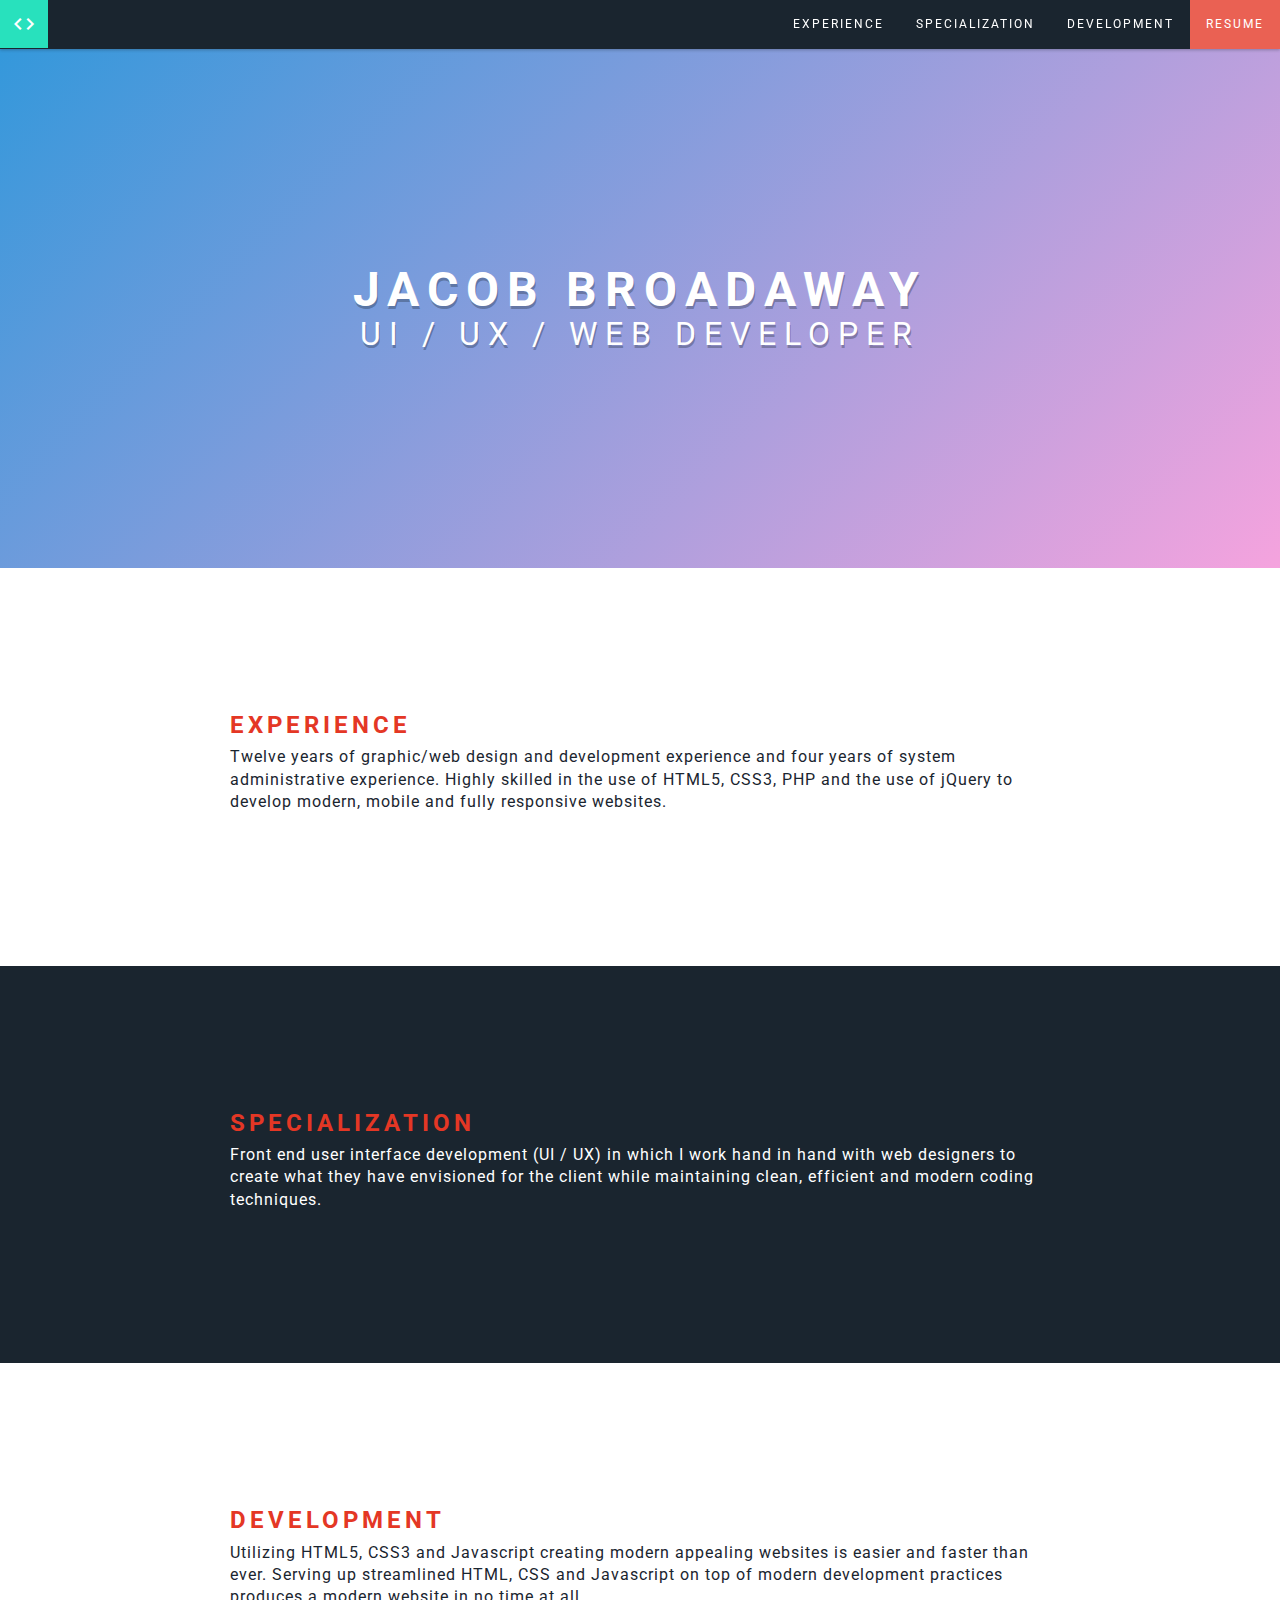
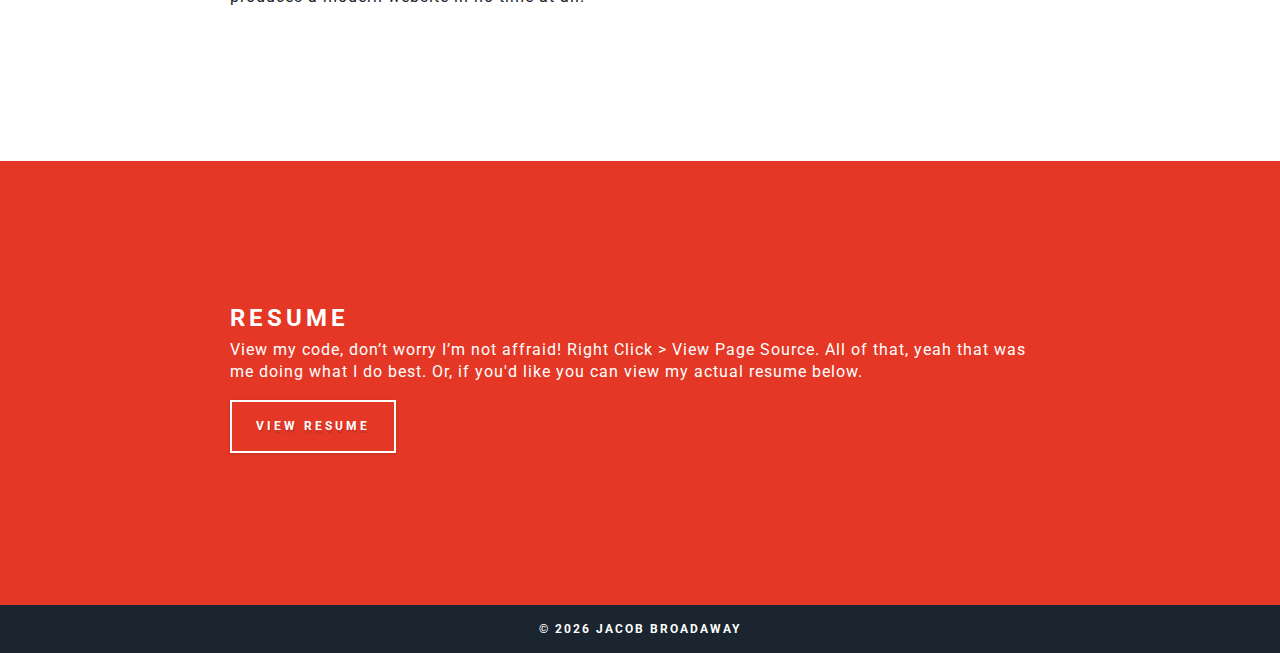
==== commit 1ba31efc: "Getting back into this!" ====
--- a/index.html
+++ b/index.html
@@ -18,7 +18,7 @@
 
       <nav class="navigation-container" role="navigation">
 
-        <a href="#" class="nav-home">
+        <a href="http://cp-development.org/" class="nav-home">
           <span class="material-icons" aria-hidden="true">code</span>
           <span class="srt">Home page</span>
         </a>
@@ -31,19 +31,19 @@
         <ul id="nav" class="navigation" data-menu="main" role="menu">
 
           <li class="nav-item" role="none">
-            <a href="#" class="nav-link">Experience</a>
+            <a href="#experience" class="nav-link">Experience</a>
           </li>
 
           <li class="nav-item" role="none">
-            <a href="#" class="nav-link">Specialization</a>
+            <a href="#specialization" class="nav-link">Specialization</a>
           </li>
 
           <li class="nav-item" role="none">
-            <a href="#" class="nav-link">Development</a>
+            <a href="#development" class="nav-link">Development</a>
           </li>
 
           <li class="nav-item" role="none">
-            <a href="#" class="nav-link highlight">Resume</a>
+            <a href="#resume" class="nav-link highlight">Resume</a>
           </li>
 
         </ul>
@@ -52,81 +52,88 @@
 
     </header>
 
-    <section class="section section-hero" role="region">
+    <main role="main">
 
-      <h1 class="hero-primary">Jacob Broadaway</h1>
-      <h2 class="hero-secondary">UI / UX / WEB DEVELOPER</h2>
+      <section class="section section-hero" role="region">
 
-    </section>
+        <h1 class="hero-primary">Jacob Broadaway</h1>
+        <h2 class="hero-secondary">UI / UX / WEB DEVELOPER</h2>
 
-    <section class="section" role="region">
+      </section>
 
-      <div class="wrapper">
+      <section id="#experience" class="section" role="region">
 
-        <h2 class="heading-primary">Experience</h2>
+        <div class="wrapper">
 
-        <p class="">
-          Twelve years of graphic/web design and development experience and four
-          years of system administrative experience. Highly skilled in the use of
-          HTML5, CSS3, PHP and the use of jQuery to develop modern, mobile and
-          fully responsive websites.
-        </p>
+          <h2 class="heading-primary">Experience</h2>
 
-      </div>
+          <p class="">
+            Twelve years of graphic/web design and development experience and four
+            years of system administrative experience. Highly skilled in the use of
+            HTML5, CSS3, PHP and the use of jQuery to develop modern, mobile and
+            fully responsive websites.
+          </p>
 
-    </section>
+        </div>
 
-    <section class="section black" role="region">
+      </section>
 
-      <div class="wrapper">
+      <section id="#specialization" class="section black" role="region">
 
-        <h2 class="heading-primary">Specialization</h2>
+        <div class="wrapper">
 
-        <p class="">
-          Front end user interface development (UI / UX) in which I work hand
-          in hand with web designers to create what they have envisioned for
-          the client while maintaining clean, efficient and modern coding techniques.
-        </p>
+          <h2 class="heading-primary">Specialization</h2>
 
-      </div>
+          <p class="">
+            Front end user interface development (UI / UX) in which I work hand
+            in hand with web designers to create what they have envisioned for
+            the client while maintaining clean, efficient and modern coding techniques.
+          </p>
 
-    </section>
+        </div>
 
-    <section class="section" role="region">
+      </section>
 
-      <div class="wrapper">
+      <section id="#development" class="section" role="region">
 
-        <h2 class="heading-primary">Development</h2>
+        <div class="wrapper">
 
-        <p class="">
-          Utilizing HTML5, CSS3 and Javascript creating modern appealing
-          websites is easier and faster than ever. Serving up streamlined
-          HTML, CSS and Javascript on top of modern development practices
-          produces a modern website in no time at all.
-        </p>
+          <h2 class="heading-primary">Development</h2>
 
-      </div>
+          <p class="">
+            Utilizing HTML5, CSS3 and Javascript creating modern appealing
+            websites is easier and faster than ever. Serving up streamlined
+            HTML, CSS and Javascript on top of modern development practices
+            produces a modern website in no time at all.
+          </p>
 
-    </section>
+        </div>
 
-    <section class="section red" role="region">
+      </section>
 
-      <div class="wrapper">
+      <section id="#resume" class="section red" role="region">
 
-        <h2 class="heading-primary">Resume</h2>
+        <div class="wrapper">
 
-        <p class="">
-          View my code, don’t worry I’m not affraid! Right Click > View Page
-          Source. All of that, yeah that was me doing what I do best. Or, if
-          you'd like you can view my actual resume below.
-        </p>
+          <h2 class="heading-primary">Resume</h2>
 
-        <a href="#" class="btn-ghost">View Resume</a>
+          <p class="">
+            View my code, don’t worry I’m not affraid! Right Click > View Page
+            Source. All of that, yeah that was me doing what I do best. Or, if
+            you'd like you can view my actual resume below.
+          </p>
 
-      </div>
+          <a href="#" class="btn-primary-cta">View Resume</a>
 
-    </section>
+        </div>
 
+      </section>
+
+    </main>
+
+    <footer class="footer-container" role="contentinfo">
+      &copy; <span data-year></span> Jacob Broadaway
+    </footer>
 
     <!-- <button class="btn-primary" data-dialog-trigger="default">
       Default Modal
--- a/css/portfolio.css
+++ b/css/portfolio.css
@@ -1 +1 @@
-.nav-link{font-size:.75rem;text-transform:uppercase;letter-spacing:.125rem}.srt{clip:rect(1px, 1px, 1px, 1px);height:1px;width:1px;overflow:hidden;position:absolute}*{box-sizing:border-box;margin:0;padding:0}html{line-height:1.4}body{background:#fff;color:#1a252f;overflow-x:hidden;position:relative}a{font-weight:700;text-decoration:none;transition:all .24s ease-in-out 0s}button{-webkit-appearance:none;appearance:none}ul,ol{list-style-type:none}[class*="btn-"]{background:transparent;border-radius:0;font-size:.75rem;font-weight:700;text-transform:uppercase}[class*="btn-"][class*="primary"]{border:solid .125rem;padding:1rem 1.5rem;letter-spacing:.1875rem}[class*="btn-"][class*="icon"]{border:0;padding:1rem}body{font-family:"Roboto",sans-serif;letter-spacing:1px}h1,h2,h3,h4{margin:0;line-height:1.1}@media only screen and (max-width: 767px){h1,h2,h3,h4{line-height:1.5}}[class*="hero-"]{text-transform:uppercase}[class*="hero-"][class*="primary"]{font-size:3rem;letter-spacing:.5rem}@media only screen and (max-width: 767px){[class*="hero-"][class*="primary"]{font-size:2rem}}[class*="hero-"][class*="secondary"]{font-size:2rem;font-weight:400;letter-spacing:.5rem}@media only screen and (max-width: 767px){[class*="hero-"][class*="secondary"]{font-size:1.5rem}}[class*="heading-"]{color:#e43725;margin-bottom:.5rem;text-transform:uppercase}[class*="heading-"][class*="primary"]{font-size:1.5rem;letter-spacing:.25rem}[class*="heading-"][class*="secondary"]{font-size:1rem;letter-spacing:.25rem}.wrapper{margin:0 auto;padding:0 8vw;max-width:64rem}.header-container{background:#1a252f;position:fixed;top:0;right:0;left:0;z-index:9;box-shadow:0 1px .1875rem rgba(26,37,47,0.32)}@media only screen and (max-width: 767px){.header-container{box-shadow:none}}.navigation-container{display:flex}@media only screen and (max-width: 767px){.navigation-container{display:block}}.navigation{display:flex;justify-content:flex-end;width:calc(100% - 48px)}@media only screen and (max-width: 767px){.navigation{background:rgba(26,37,47,0.96);border-top:solid .125rem #fff;flex-direction:column;justify-content:flex-start;height:calc(100vh - 48px);width:16rem;position:absolute;top:3rem;right:0;transform:translate3d(100%, 0, 0);transition:all .24s ease-in-out 0s}.navigation.open{transform:translate3d(0, 0, 0)}}.nav-link{color:#fff;display:block;font-weight:400;padding:1rem;outline:0;position:relative}.nav-link:focus,.nav-link:hover{color:#28e1bd}.nav-link:focus:before,.nav-link:hover:before{background:#28e1bd;opacity:1;transform:scale(1, 1)}.nav-link.open{background:#ea6153;color:#fff}.nav-link.open:before{display:none}@media only screen and (min-width: 768px){.nav-link:before{content:"";background:#fff;height:.125rem;width:100%;opacity:0;position:absolute;bottom:0;left:0;transform:scale(0, 1);transform-origin:0 0;transition:all .24s ease-in-out 0s}.nav-link.highlight{background:#ea6153;color:#fff}.nav-link.highlight:focus,.nav-link.highlight:hover{background:#e43725}.nav-link.highlight:before{display:none}}@media only screen and (max-width: 767px){.nav-link{border-bottom:solid 1px rgba(255,255,255,0.04);text-align:right}}.nav-home{background:#28e1bd;border:0;color:#fff;float:left;height:3rem;width:3rem;position:relative}.nav-home .material-icons{position:absolute;top:50%;left:50%;transform:translate(-50%, -50%)}.nav-mobile{border:0;display:none}@media only screen and (max-width: 767px){.nav-mobile{display:block;float:right}}.modal{background:#fff;backface-visibility:hidden;padding:1rem 2rem;min-width:18.75rem;max-width:50vw;position:fixed;top:50%;left:50%;z-index:10;transform:translate(-50%, -50%);box-shadow:0 .1875rem .3125rem rgba(26,37,47,0.32)}[data-dialog][aria-hidden="true"]{display:none}.section{padding:16vh 0;position:relative;z-index:1}.section.black{background:#1a252f;color:#fff}.section.red{background:#ea6153;color:#fff}.section.red [class*="heading-"]{color:#fff}.section-hero{background:linear-gradient(135deg, #3498db 0%, #f5a3de 100%);color:#fff;margin-top:3rem;padding:24vh 0;text-align:center;text-shadow:1px .1875rem rgba(26,37,47,0.32)}
+.nav-link,.footer-container{font-size:.75rem;text-transform:uppercase;letter-spacing:.125rem}.srt{clip:rect(1px, 1px, 1px, 1px);height:1px;width:1px;overflow:hidden;position:absolute}*{box-sizing:border-box;margin:0;padding:0}html{line-height:1.4}body{background:#fff;color:#1a252f;overflow-x:hidden;position:relative}a{font-weight:700;text-decoration:none;transition:all .32s ease-in-out 0s}button{-webkit-appearance:none;appearance:none;transition:all .32s ease-in-out 0s}ul,ol{list-style-type:none}p{margin:.5rem 0}[class*="btn-"]{background:transparent;border-radius:0;display:inline-block;font-size:.75rem;font-weight:700;margin:.5rem 0;text-align:center;text-transform:uppercase;position:relative}@media only screen and (max-width: 767px){[class*="btn-"]{display:block}}[class*="btn-"][class*="primary"]{border:solid .125rem;padding:1rem 1.5rem;letter-spacing:.1875rem}[class*="btn-"][class*="cta"]{border-color:#fff;color:#fff;box-shadow:0 1px .1875rem rgba(26,37,47,0.16);text-shadow:1px .1875rem rgba(26,37,47,0.16)}[class*="btn-"][class*="cta"]:before{content:"";background:linear-gradient(135deg, #3498db 0%, #f5a3de 100%);opacity:0;position:absolute;top:0;right:0;bottom:0;left:0;z-index:-1;transition:all .32s ease-in-out 0s}[class*="btn-"][class*="cta"]:focus:before,[class*="btn-"][class*="cta"]:hover:before{opacity:1}[class*="btn-"][class*="icon"]{border:0;padding:1rem}body{font-family:"Roboto",sans-serif;letter-spacing:1px}h1,h2,h3,h4{margin:0;line-height:1.1}@media only screen and (max-width: 767px){h1,h2,h3,h4{line-height:1.5}}[class*="hero-"]{text-transform:uppercase}[class*="hero-"][class*="primary"]{font-size:3rem;letter-spacing:.5rem}@media only screen and (max-width: 767px){[class*="hero-"][class*="primary"]{font-size:2rem}}[class*="hero-"][class*="secondary"]{font-size:2rem;font-weight:400;letter-spacing:.5rem}@media only screen and (max-width: 767px){[class*="hero-"][class*="secondary"]{font-size:1.5rem}}[class*="heading-"]{color:#e43725;margin-bottom:.5rem;text-transform:uppercase}[class*="heading-"][class*="primary"]{font-size:1.5rem;letter-spacing:.25rem}[class*="heading-"][class*="secondary"]{font-size:1rem;letter-spacing:.25rem}.wrapper{margin:0 auto;padding:0 8vw;max-width:64rem}.header-container{background:#1a252f;position:fixed;top:0;right:0;left:0;z-index:9;box-shadow:0 1px .1875rem rgba(26,37,47,0.32)}@media only screen and (max-width: 767px){.header-container{box-shadow:none}}.navigation-container{display:flex}@media only screen and (max-width: 767px){.navigation-container{display:block}}.navigation{display:flex;justify-content:flex-end;width:calc(100% - 48px)}@media only screen and (max-width: 767px){.navigation{background:rgba(26,37,47,0.96);border-top:solid .125rem #fff;flex-direction:column;justify-content:flex-start;height:calc(100vh - 48px);width:16rem;position:absolute;top:3rem;right:0;transform:translate3d(100%, 0, 0);transition:all .32s ease-in-out 0s}.navigation.open{transform:translate3d(0, 0, 0)}}.nav-link{color:#fff;display:block;font-weight:400;padding:1rem;outline:0;position:relative}.nav-link:focus,.nav-link:hover{color:#28e1bd}.nav-link:focus:before,.nav-link:hover:before{background:#28e1bd;opacity:1;transform:scale(1, 1)}.nav-link.open{background:#ea6153;color:#fff}.nav-link.open:before{display:none}@media only screen and (min-width: 768px){.nav-link:before{content:"";background:#fff;height:.125rem;width:100%;opacity:0;position:absolute;bottom:0;left:0;transform:scale(0, 1);transform-origin:0 0;transition:all .32s ease-in-out 0s}.nav-link.highlight{background:#ea6153;color:#fff}.nav-link.highlight:focus,.nav-link.highlight:hover{background:#e43725}.nav-link.highlight:before{display:none}}@media only screen and (max-width: 767px){.nav-link{border-bottom:solid 1px rgba(255,255,255,0.04);text-align:right}}.nav-home{background:#28e1bd;border:0;color:#fff;float:left;height:3rem;width:3rem;position:relative}.nav-home .material-icons{position:absolute;top:50%;left:50%;transform:translate(-50%, -50%)}.nav-mobile{border:0;display:none}@media only screen and (max-width: 767px){.nav-mobile{display:block;float:right}}.footer-container{background:#1a252f;color:#fff;font-size:.75rem;font-weight:700;padding:1rem;text-align:center}.modal{background:#fff;backface-visibility:hidden;padding:1rem 2rem;min-width:18.75rem;max-width:50vw;position:fixed;top:50%;left:50%;z-index:10;transform:translate(-50%, -50%);box-shadow:0 .1875rem .3125rem rgba(26,37,47,0.32)}[data-dialog][aria-hidden="true"]{display:none}.section{padding:16vh 0;position:relative;z-index:1}.section.black{background:#1a252f;color:#fff}.section.red{background:#e43725;color:#fff}.section.red [class*="heading-"]{color:#fff}.section-hero{background:linear-gradient(135deg, #3498db 0%, #f5a3de 100%);color:#fff;margin-top:3rem;padding:24vh 0;text-align:center;text-shadow:1px .1875rem rgba(26,37,47,0.32)}
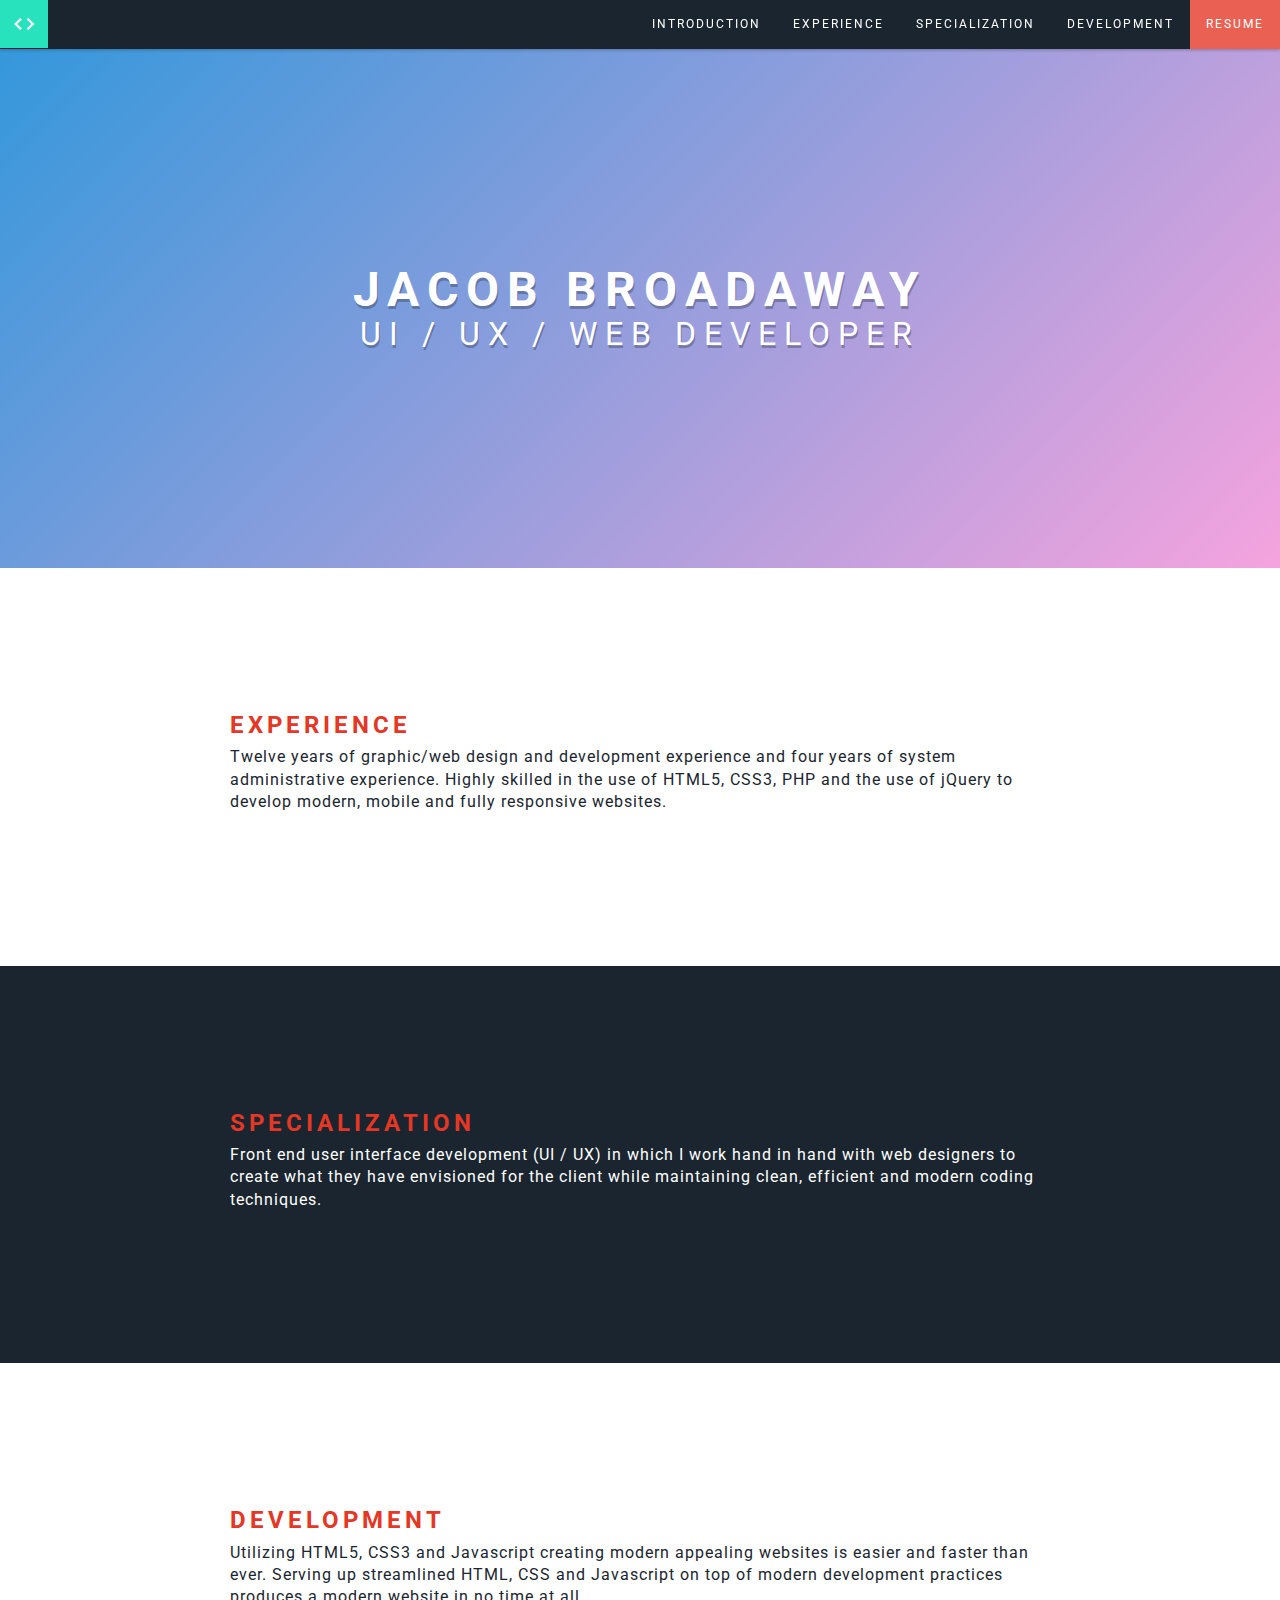
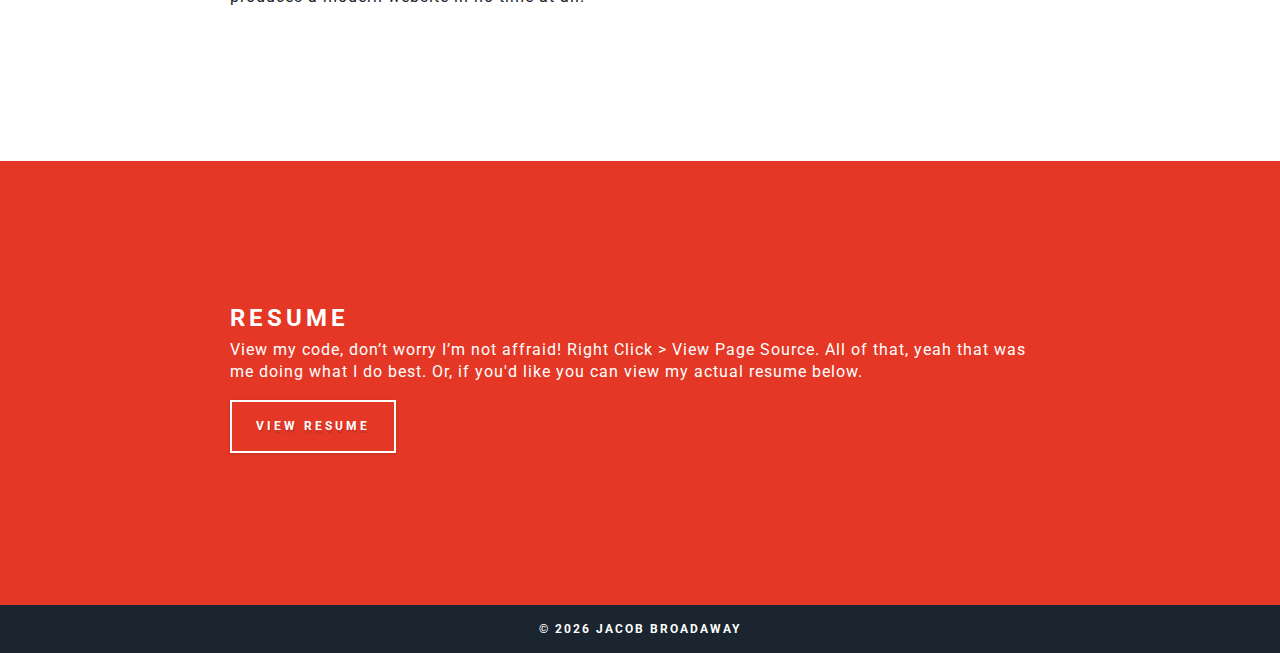
==== commit 57618d61: "Going live!" ====
--- a/index.html
+++ b/index.html
@@ -23,12 +23,16 @@
           <span class="srt">Home page</span>
         </a>
 
-        <a href="#" class="nav-mobile nav-link" data-menu-trigger="main" aria-haspopup="true" aria-controls="nav" aria-expanded="false">
+        <a href="#menu" class="nav-mobile nav-link" data-menu-trigger="main" aria-haspopup="true" aria-controls="nav" aria-expanded="false">
           <span class="" aria-hidden="true"></span>
           Menu
         </a>
 
         <ul id="nav" class="navigation" data-menu="main" role="menu">
+
+          <li class="nav-item" role="none">
+            <a href="#hero" class="nav-link">Introduction</a>
+          </li>
 
           <li class="nav-item" role="none">
             <a href="#experience" class="nav-link">Experience</a>
@@ -54,7 +58,7 @@
 
     <main role="main">
 
-      <section class="section section-hero" role="region">
+      <section id="#hero" class="section section-hero" role="region">
 
         <h1 class="hero-primary">Jacob Broadaway</h1>
         <h2 class="hero-secondary">UI / UX / WEB DEVELOPER</h2>
@@ -151,7 +155,7 @@
   </div> -->
 
   <!-- js -->
-  <script type="text/javascript" src="js/portfolio.js" /></script>
+  <script type="text/javascript" src="js/portfolio.min.js" /></script>
 
   <!-- google fonts -->
   <link href="https://fonts.googleapis.com/css?family=Roboto:400,900" rel="stylesheet">
